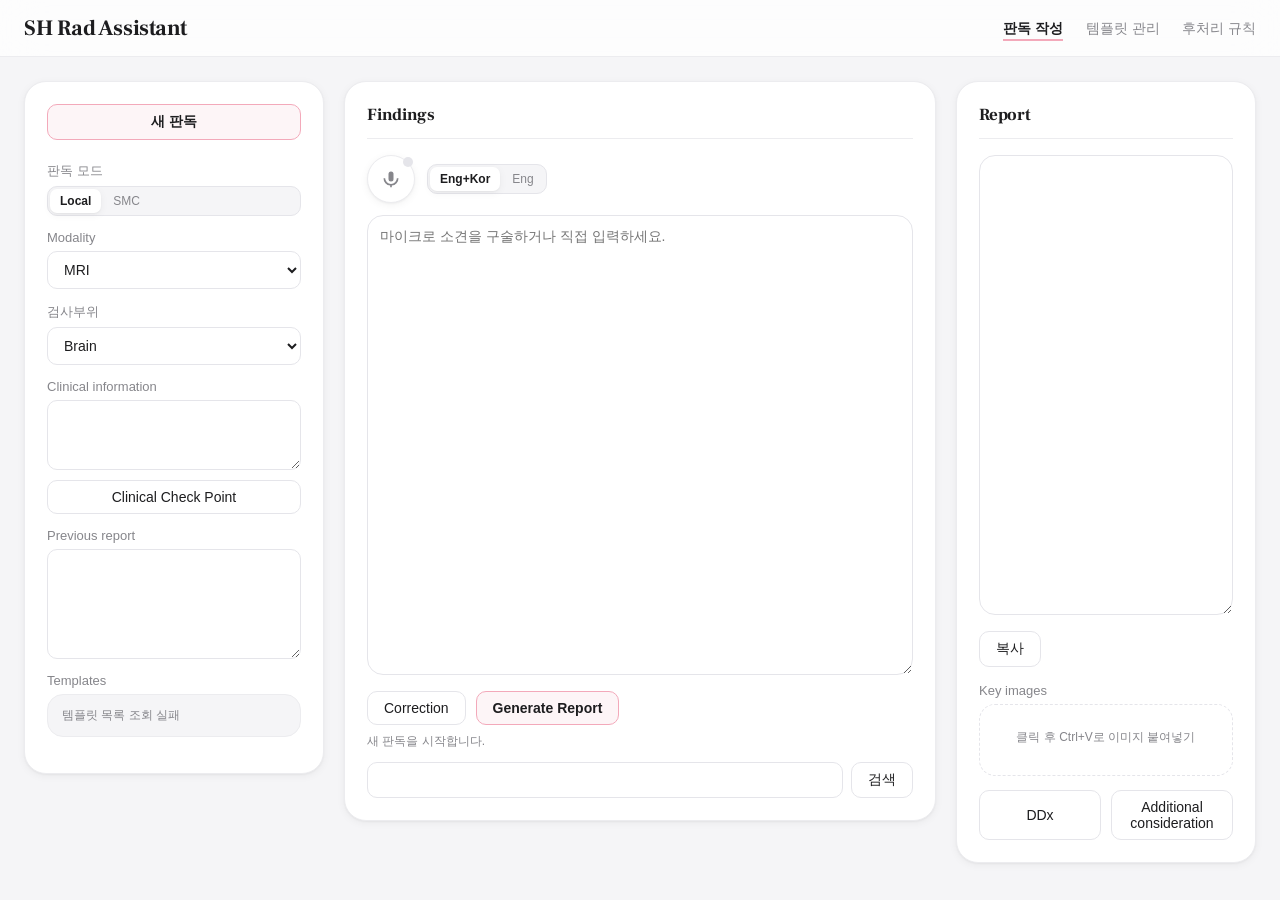
==== frontend/index.html @ 253cbb8f "Initial commit: SH Rad Assistant FastAPI + vanilla JS radiology reading-assistance app: STT dictatio" ====
<!doctype html>
<html lang="ko">
<head>
  <meta charset="UTF-8" />
  <title>판독 작성 - SH Rad Assistant</title>
  <link rel="preconnect" href="https://fonts.googleapis.com" />
  <link rel="preconnect" href="https://fonts.gstatic.com" crossorigin />
  <link href="https://fonts.googleapis.com/css2?family=Frank+Ruhl+Libre:wght@400;500;700;900&display=swap" rel="stylesheet" />
  <link rel="stylesheet" href="css/style.css" />
</head>
<body>
  <header class="topbar">
    <h1>SH Rad Assistant</h1>
    <nav>
      <a href="index.html" class="active">판독 작성</a>
      <a href="templates.html">템플릿 관리</a>
      <a href="postprocessing.html">후처리 규칙</a>
    </nav>
  </header>

  <div class="main-layout">
    <div class="panel">
      <button id="new-report-btn" class="primary" style="width: 100%; margin-bottom: 22px;">새 판독</button>

      <div class="form-row">
        <label>판독 모드</label>
        <div class="mode-toggle" id="report-mode-toggle">
          <button type="button" class="mode-toggle-btn active" data-mode="local">Local</button>
          <button type="button" class="mode-toggle-btn" data-mode="smc">SMC</button>
        </div>
      </div>

      <div class="form-row">
        <label for="modality-select">Modality</label>
        <select id="modality-select"></select>
      </div>
      <div class="form-row">
        <label for="region-select">검사부위</label>
        <select id="region-select"></select>
      </div>
      <div class="form-row">
        <label for="patient-context">Clinical information</label>
        <textarea id="patient-context" style="min-height: 70px;"></textarea>
        <button id="open-clinical-context-btn" style="width: 100%; margin-top: 4px;">Clinical Check Point</button>
      </div>
      <div class="form-row">
        <label for="previous-report">Previous report</label>
        <textarea id="previous-report" style="min-height: 110px;"></textarea>
      </div>

      <div class="form-row">
        <label>Templates</label>
        <ul id="template-list-inline" class="template-inline-list"></ul>
      </div>
    </div>

    <div class="panel">
      <h2>Findings</h2>
      <div class="mic-row">
        <button id="mic-toggle-btn" class="mic-btn" title="마이크 시작/정지">
          <span class="rec-dot"></span>
          <svg viewBox="0 0 24 24"><path d="M12 15a3 3 0 0 0 3-3V6a3 3 0 0 0-6 0v6a3 3 0 0 0 3 3z"/><path d="M19 11a7 7 0 0 1-14 0H3a9 9 0 0 0 8 8.94V22h2v-2.06A9 9 0 0 0 21 11h-2z"/></svg>
        </button>
        <div class="mode-toggle" id="mode-toggle">
          <button type="button" class="mode-toggle-btn active" data-mode="ko-en">Eng+Kor</button>
          <button type="button" class="mode-toggle-btn" data-mode="en">Eng</button>
        </div>
        <span class="status-msg" id="mic-status"></span>
      </div>
      <textarea id="findings-text" placeholder="마이크로 소견을 구술하거나 직접 입력하세요."></textarea>
      <div class="actions-row">
        <button id="correct-only-btn">Correction</button>
        <button id="generate-report-btn" class="primary">Generate Report</button>
      </div>
      <div class="status-msg" id="report-status"></div>

      <div class="ask-search-row">
        <input type="text" id="ask-question-input" />
        <button id="ask-submit-btn">검색</button>
      </div>
    </div>

    <div class="panel">
      <h2>Report</h2>
      <textarea id="full-report-text"></textarea>
      <div class="actions-row">
        <button id="copy-report-btn">복사</button>
        <span class="status-msg" id="copy-status"></span>
      </div>

      <div class="form-row" style="margin-top: 16px;">
        <label>Key images</label>
        <div id="key-images-dropzone" class="image-dropzone" tabindex="0">
          <span id="key-images-placeholder" class="dropzone-placeholder">클릭 후 Ctrl+V로 이미지 붙여넣기</span>
          <div id="key-images-preview" class="image-thumb-row"></div>
        </div>
      </div>

      <div class="actions-row" style="margin-top: 12px;">
        <button id="open-ddx-btn" style="flex: 1;">DDx</button>
        <button id="open-additional-btn" style="flex: 1;">Additional consideration</button>
      </div>
    </div>
  </div>

  <div id="checkpoints-modal" class="modal-overlay hidden">
    <div class="modal-box">
      <div class="modal-header">
        <h2 id="checkpoints-modal-title">DDx</h2>
        <button id="close-checkpoints-modal" class="modal-close" aria-label="닫기">&times;</button>
      </div>
      <div class="status-msg" id="checkpoints-modal-status"></div>
      <div class="dual-panel">
        <div class="dual-col">
          <h3>Claude</h3>
          <div id="claude-checkpoints-content" class="placeholder-panel">불러오는 중...</div>
        </div>
        <div class="dual-col">
          <h3>Gemini</h3>
          <div id="gemini-checkpoints-content" class="placeholder-panel">불러오는 중...</div>
        </div>
      </div>
    </div>
  </div>

  <div id="clinical-context-modal" class="modal-overlay hidden">
    <div class="modal-box">
      <div class="modal-header">
        <h2>Clinical Check Point</h2>
        <button id="close-clinical-context-modal" class="modal-close" aria-label="닫기">&times;</button>
      </div>
      <div class="status-msg" id="clinical-context-modal-status"></div>
      <div class="dual-panel">
        <div class="dual-col">
          <h3>Claude</h3>
          <div id="claude-clinical-context-content" class="placeholder-panel">불러오는 중...</div>
        </div>
        <div class="dual-col">
          <h3>Gemini</h3>
          <div id="gemini-clinical-context-content" class="placeholder-panel">불러오는 중...</div>
        </div>
      </div>
    </div>
  </div>

  <div id="ask-modal" class="modal-overlay hidden">
    <div class="modal-box">
      <div class="modal-header">
        <h2>Ask AI</h2>
        <button id="close-ask-modal" class="modal-close" aria-label="닫기">&times;</button>
      </div>
      <div class="status-msg" id="ask-modal-status"></div>
      <div class="dual-panel">
        <div class="dual-col">
          <div id="claude-ask-content" class="placeholder-panel"></div>
        </div>
        <div class="dual-col">
          <div id="gemini-ask-content" class="placeholder-panel"></div>
        </div>
      </div>
    </div>
  </div>

  <script type="module" src="js/report-view.js"></script>
</body>
</html>
---- frontend/css/style.css ----
:root {
  --bg: #f5f5f7;
  --panel: #ffffff;
  --border: #e5e5ea;
  --border-soft: #ececef;
  --text: #1d1d1f;
  --muted: #86868b;
  --accent: #f3a9ba;
  --accent-hover: #ec93a8;
  --accent-soft: #fbe6ec;
  --accent-pale: #fdf5f7;
  --accent-strong: #d6537d;
  --danger: #ff3b30;
  --ok: #34c759;
  --radius-sm: 10px;
  --radius-md: 16px;
  --radius-lg: 22px;
  --shadow-sm: 0 1px 2px rgba(0, 0, 0, 0.04), 0 2px 8px rgba(0, 0, 0, 0.05);
  --shadow-md: 0 8px 30px rgba(0, 0, 0, 0.12);
  --font-sans: -apple-system, BlinkMacSystemFont, "SF Pro Text", "Segoe UI", "Malgun Gothic", sans-serif;
  --font-serif: "Frank Ruhl Libre", Georgia, "Iowan Old Style", "Palatino Linotype", "Book Antiqua", Palatino, serif;
}

* {
  box-sizing: border-box;
}

body {
  margin: 0;
  font-family: var(--font-sans);
  background: var(--bg);
  color: var(--text);
  -webkit-font-smoothing: antialiased;
}

header.topbar {
  display: flex;
  align-items: center;
  gap: 16px;
  padding: 14px 24px;
  background: rgba(255, 255, 255, 0.75);
  backdrop-filter: blur(20px);
  -webkit-backdrop-filter: blur(20px);
  border-bottom: 1px solid var(--border-soft);
  position: sticky;
  top: 0;
  z-index: 10;
}

header.topbar h1 {
  font-family: var(--font-serif);
  font-size: 22px;
  font-weight: 700;
  letter-spacing: -0.02em;
  margin: 0;
  margin-right: auto;
}

header.topbar nav a {
  color: var(--muted);
  text-decoration: none;
  font-size: 14px;
  font-weight: 500;
  margin-left: 18px;
  padding-bottom: 3px;
  border-bottom: 2px solid transparent;
  transition: color 0.15s ease;
}

header.topbar nav a:hover {
  color: var(--text);
}

header.topbar nav a.active {
  color: var(--text);
  font-weight: 600;
  border-bottom-color: var(--accent);
}

select, textarea, input[type="text"] {
  font-family: inherit;
  font-size: 14px;
  border: 1px solid var(--border);
  border-radius: var(--radius-sm);
  padding: 9px 12px;
  background: var(--panel);
  color: var(--text);
  transition: border-color 0.15s ease, box-shadow 0.15s ease;
}

select:focus, textarea:focus, input[type="text"]:focus {
  outline: none;
  border-color: var(--accent);
  box-shadow: 0 0 0 3px var(--accent-soft);
}

button {
  font-family: inherit;
  font-size: 14px;
  font-weight: 500;
  border: 1px solid var(--border);
  border-radius: var(--radius-sm);
  padding: 8px 16px;
  background: var(--panel);
  color: var(--text);
  cursor: pointer;
  transition: background 0.15s ease, border-color 0.15s ease, transform 0.1s ease;
}

button:hover {
  background: var(--bg);
}

button:active {
  transform: scale(0.98);
}

button.primary {
  background: var(--accent-pale);
  border-color: var(--accent);
  color: var(--text);
  font-weight: 600;
}

button.primary:hover {
  background: var(--accent-soft);
}

button.danger {
  color: var(--danger);
  border-color: var(--danger);
  background: var(--panel);
}

button:disabled {
  opacity: 0.5;
  cursor: not-allowed;
}

.main-layout {
  display: grid;
  grid-template-columns: minmax(220px, 300px) minmax(320px, 620px) minmax(220px, 300px);
  gap: 20px;
  padding: 24px;
  align-items: start;
  justify-content: center;
  max-width: 1360px;
  margin: 0 auto;
}

@media (max-width: 900px) {
  .main-layout {
    grid-template-columns: 1fr;
  }
}

.panel {
  background: var(--panel);
  border: 1px solid var(--border-soft);
  border-radius: var(--radius-lg);
  padding: 22px;
  box-shadow: var(--shadow-sm);
}

.panel h2 {
  font-family: var(--font-serif);
  font-size: 17px;
  font-weight: 700;
  margin: 0 0 16px 0;
  padding-bottom: 12px;
  color: var(--text);
  border-bottom: 1px solid var(--border-soft);
  letter-spacing: -0.01em;
}

.mic-row {
  display: flex;
  align-items: center;
  gap: 12px;
  margin-bottom: 12px;
}

.mode-toggle {
  display: inline-flex;
  border: 1px solid var(--border);
  border-radius: var(--radius-sm);
  padding: 2px;
  gap: 2px;
  background: var(--bg);
}

.mode-toggle-btn {
  border: none;
  background: transparent;
  padding: 5px 10px;
  font-size: 12px;
  border-radius: calc(var(--radius-sm) - 3px);
  color: var(--muted);
  box-shadow: none;
}

.mode-toggle-btn:hover {
  background: var(--panel);
}

.mode-toggle-btn.active {
  background: var(--panel);
  color: var(--text);
  font-weight: 600;
  box-shadow: var(--shadow-sm);
}

.mode-toggle-btn:disabled {
  cursor: not-allowed;
}

.mic-btn {
  width: 48px;
  height: 48px;
  min-width: 48px;
  border-radius: 50%;
  display: flex;
  align-items: center;
  justify-content: center;
  padding: 0;
  position: relative;
  border: 1px solid var(--border-soft);
  box-shadow: var(--shadow-sm);
}

.mic-btn:hover {
  background: var(--accent-soft);
}

.mic-btn svg {
  width: 20px;
  height: 20px;
  fill: var(--muted);
  transition: fill 0.15s ease;
}

.mic-btn.recording {
  border-color: var(--danger);
  background: #ffece9;
}

.mic-btn.recording:hover {
  background: #ffe2dd;
}

.mic-btn.recording svg {
  fill: var(--danger);
}

.mic-btn.recording.speech {
  box-shadow: 0 0 0 5px rgba(255, 59, 48, 0.15);
}

.rec-dot {
  position: absolute;
  top: 1px;
  right: 1px;
  width: 10px;
  height: 10px;
  border-radius: 50%;
  background: var(--border);
}

.mic-btn.recording .rec-dot {
  background: var(--ok);
}

.mic-btn.recording.speech .rec-dot {
  animation: rec-pulse 1s infinite;
}

@keyframes rec-pulse {
  0%, 100% { opacity: 1; }
  50% { opacity: 0.3; }
}

#findings-text, #full-report-text {
  width: 100%;
  height: 460px;
  resize: vertical;
  font-size: 14px;
  line-height: 1.7;
  border-radius: var(--radius-md);
}

.placeholder-panel {
  color: var(--muted);
  font-size: 13px;
  font-style: italic;
}

.dual-col .checkpoint-section h3 {
  font-family: var(--font-serif);
  font-size: 14px;
  font-weight: 700;
  margin: 14px 0 8px 0;
  color: var(--accent-strong);
}

.checkpoint-section h3:first-child {
  margin-top: 0;
}

.checkpoint-item {
  font-size: 13px;
  margin-bottom: 10px;
  padding-bottom: 10px;
  border-bottom: 1px dashed var(--border-soft);
}

.checkpoint-item:last-child {
  border-bottom: none;
}

.checkpoint-item strong {
  display: block;
  margin-bottom: 2px;
}

.checkpoint-item span {
  color: var(--muted);
  font-size: 12px;
}

.actions-row {
  display: flex;
  gap: 10px;
  margin-top: 12px;
  flex-wrap: wrap;
}

.status-msg {
  font-size: 12px;
  color: var(--muted);
  margin-top: 8px;
  min-height: 16px;
}

/* Template list (main page, always visible for the selected modality/region) */
.template-inline-list {
  list-style: none;
  margin: 0;
  padding: 4px;
  background: var(--bg);
  border: 1px solid var(--border-soft);
  border-radius: var(--radius-md);
  max-height: 220px;
  overflow-y: auto;
}

.template-inline-list li {
  padding: 8px 10px;
  border-radius: var(--radius-sm);
  cursor: pointer;
  font-size: 13px;
  transition: background 0.15s ease;
}

.template-inline-list li:hover {
  background: var(--panel);
}

.template-inline-list li.empty {
  color: var(--muted);
  cursor: default;
  font-size: 12px;
}

.template-inline-list li.empty:hover {
  background: none;
}

/* Key images */
.image-dropzone {
  width: 100%;
  min-height: 72px;
  border: 1.5px dashed var(--border);
  border-radius: var(--radius-md);
  padding: 10px;
  cursor: text;
  transition: border-color 0.15s ease, background 0.15s ease;
}

.image-dropzone:focus {
  outline: none;
  border-color: var(--accent);
  background: var(--accent-pale);
}

.dropzone-placeholder {
  display: block;
  font-size: 12px;
  color: var(--muted);
  text-align: center;
  padding: 14px 0;
}

.image-dropzone.has-images .dropzone-placeholder {
  display: none;
}

.image-thumb-row {
  display: flex;
  flex-wrap: wrap;
  gap: 8px;
}

.image-thumb {
  position: relative;
  width: 56px;
  height: 56px;
  border-radius: var(--radius-sm);
  overflow: hidden;
  border: 1px solid var(--border-soft);
}

.image-thumb img {
  width: 100%;
  height: 100%;
  object-fit: cover;
  display: block;
}

.image-thumb .remove-btn {
  position: absolute;
  top: 0;
  right: 0;
  width: 18px;
  height: 18px;
  border: none;
  border-radius: 0 0 0 6px;
  background: rgba(29, 29, 31, 0.65);
  color: #fff;
  font-size: 12px;
  line-height: 1;
  cursor: pointer;
  padding: 0;
}

/* Template manager */
.template-layout {
  display: grid;
  grid-template-columns: minmax(200px, 280px) minmax(280px, 1fr);
  gap: 20px;
  padding: 24px;
}

@media (max-width: 700px) {
  .template-layout {
    grid-template-columns: 1fr;
  }
}

#template-list {
  list-style: none;
  margin: 0;
  padding: 0;
}

#template-list li {
  padding: 10px 12px;
  border-radius: var(--radius-sm);
  cursor: pointer;
  font-size: 13px;
  margin-bottom: 4px;
  transition: background 0.15s ease;
}

#template-list li:hover {
  background: var(--bg);
}

#template-list li.selected {
  background: var(--accent-soft);
  color: var(--text);
  font-weight: 600;
}

.form-row {
  display: flex;
  flex-direction: column;
  gap: 6px;
  margin-bottom: 14px;
}

.form-row label {
  font-size: 13px;
  color: var(--muted);
  font-weight: 500;
}

.form-row select {
  width: 100%;
}

.form-row textarea {
  width: 100%;
  min-height: 120px;
  resize: vertical;
}

#version-history {
  margin-top: 18px;
  font-size: 12px;
  color: var(--muted);
}

/* Clinical Check Point modal */
.modal-overlay {
  position: fixed;
  inset: 0;
  background: rgba(29, 29, 31, 0.4);
  backdrop-filter: blur(6px);
  -webkit-backdrop-filter: blur(6px);
  display: flex;
  align-items: center;
  justify-content: center;
  z-index: 100;
  padding: 20px;
}

.modal-overlay.hidden {
  display: none;
}

.modal-box {
  background: var(--panel);
  border-radius: var(--radius-lg);
  box-shadow: var(--shadow-md);
  padding: 26px;
  width: min(960px, 100%);
  max-height: 85vh;
  overflow-y: auto;
}

.modal-header {
  display: flex;
  justify-content: space-between;
  align-items: center;
  margin-bottom: 10px;
}

.modal-header h2 {
  font-family: var(--font-serif);
  margin: 0;
  font-size: 18px;
  font-weight: 700;
}

.modal-close {
  background: none;
  border: none;
  border-radius: 50%;
  width: 32px;
  height: 32px;
  font-size: 20px;
  line-height: 1;
  cursor: pointer;
  color: var(--muted);
  padding: 0;
  transition: background 0.15s ease;
}

.modal-close:hover {
  background: var(--bg);
}

.dual-panel {
  display: grid;
  grid-template-columns: 1fr 1fr;
  gap: 24px;
  margin-top: 14px;
}

@media (max-width: 700px) {
  .dual-panel {
    grid-template-columns: 1fr;
  }
}

.dual-col h3 {
  font-family: var(--font-serif);
  margin: 0 0 10px 0;
  font-size: 15px;
  font-weight: 700;
  color: var(--text);
  border-bottom: 1px solid var(--border-soft);
  padding-bottom: 8px;
}

/* Post-processing rules manager */
.rules-layout {
  display: grid;
  grid-template-columns: minmax(320px, 720px);
  gap: 20px;
  padding: 24px;
  justify-content: center;
}

.rules-desc {
  font-size: 13px;
  color: var(--muted);
  margin: -8px 0 16px 0;
}

.rules-header-row {
  display: grid;
  grid-template-columns: 1fr 20px 1fr 60px 32px;
  gap: 8px;
  align-items: center;
  padding: 0 10px 6px 10px;
  font-size: 12px;
  color: var(--muted);
  font-weight: 500;
}

.rule-row {
  display: grid;
  grid-template-columns: 1fr 20px 1fr 60px 32px;
  gap: 8px;
  align-items: center;
  padding: 6px 10px;
  border-radius: var(--radius-sm);
  margin-bottom: 4px;
}

.rule-row:hover {
  background: var(--bg);
}

.rule-row input[type="text"] {
  width: 100%;
  padding: 7px 10px;
  font-size: 13px;
  border: 1px solid var(--border);
  border-radius: var(--radius-sm);
  background: var(--panel);
  color: var(--text);
}

.rule-row input[type="text"]:disabled {
  background: transparent;
  border-color: transparent;
  color: var(--text);
  padding-left: 0;
}

.rule-arrow {
  text-align: center;
  color: var(--muted);
  font-size: 13px;
}

.rule-active-toggle {
  display: flex;
  align-items: center;
  justify-content: center;
  gap: 4px;
  font-size: 11px;
  color: var(--muted);
}

.rule-delete-btn {
  width: 32px;
  height: 32px;
  min-width: 32px;
  padding: 0;
  display: flex;
  align-items: center;
  justify-content: center;
  color: var(--danger);
  border-color: transparent;
  background: transparent;
  box-shadow: none;
}

.rule-delete-btn:hover {
  background: #ffece9;
  border-color: var(--danger);
}

.sync-row {
  display: flex;
  align-items: center;
  gap: 10px;
  margin-top: 14px;
  padding-top: 14px;
  border-top: 1px solid var(--border-soft);
}

.sync-row button {
  flex-shrink: 0;
}

.sync-row .status-msg {
  margin-top: 0;
}

/* Ask AI search box (bottom of the Report column) */
.ask-search-row {
  display: flex;
  gap: 8px;
  margin-top: 12px;
}

#ask-question-input {
  flex: 1;
}

.ask-answer-text {
  white-space: pre-wrap;
  font-size: 13px;
  line-height: 1.6;
}
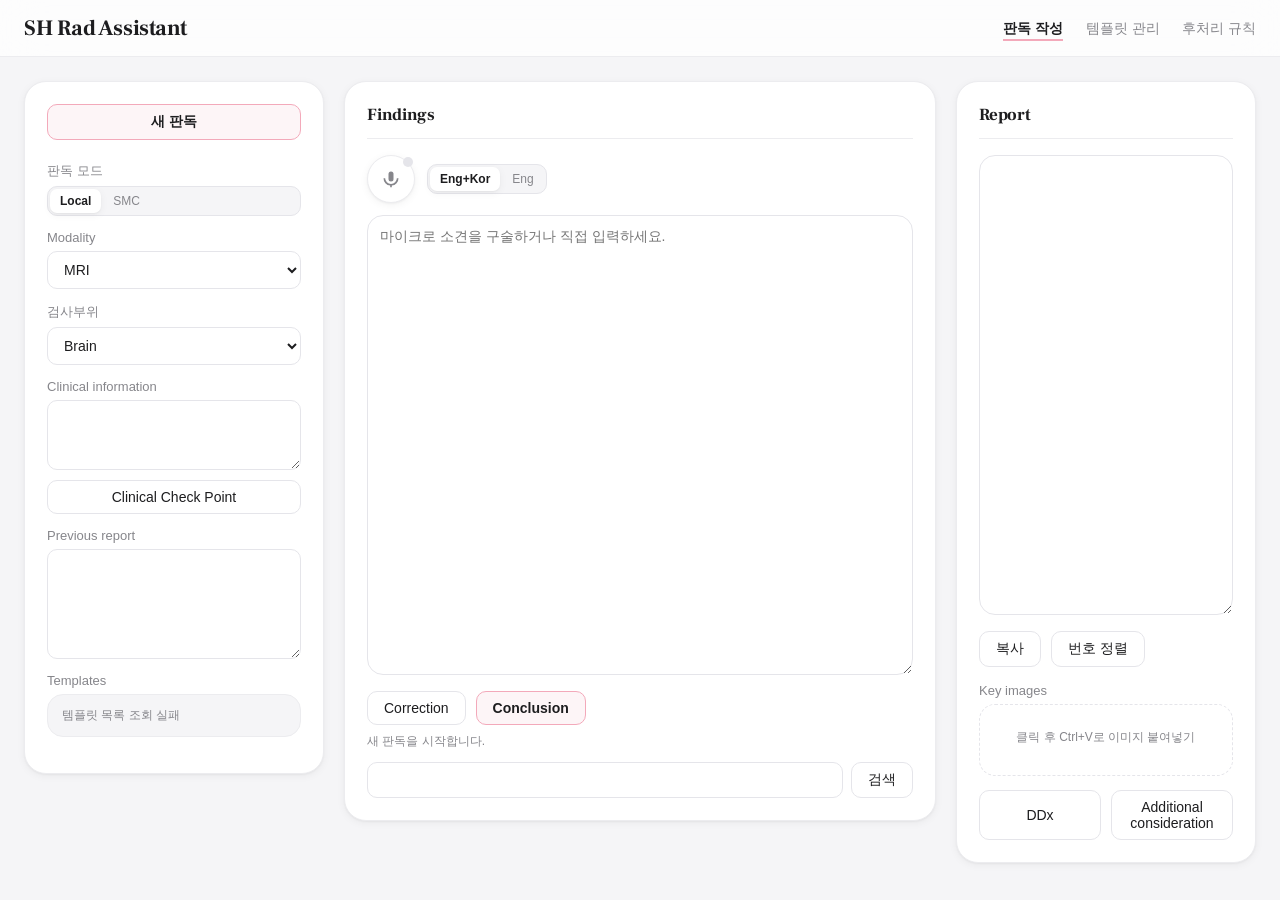
==== commit e467be99: "Fix correction formatting drift, split Conclusion from re-correction, merge same finding by level, a" ====
--- a/frontend/index.html
+++ b/frontend/index.html
@@ -70,7 +70,7 @@
       <textarea id="findings-text" placeholder="마이크로 소견을 구술하거나 직접 입력하세요."></textarea>
       <div class="actions-row">
         <button id="correct-only-btn">Correction</button>
-        <button id="generate-report-btn" class="primary">Generate Report</button>
+        <button id="generate-report-btn" class="primary">Conclusion</button>
       </div>
       <div class="status-msg" id="report-status"></div>
 
@@ -85,6 +85,7 @@
       <textarea id="full-report-text"></textarea>
       <div class="actions-row">
         <button id="copy-report-btn">복사</button>
+        <button id="sort-conclusion-btn">번호 정렬</button>
         <span class="status-msg" id="copy-status"></span>
       </div>
 
